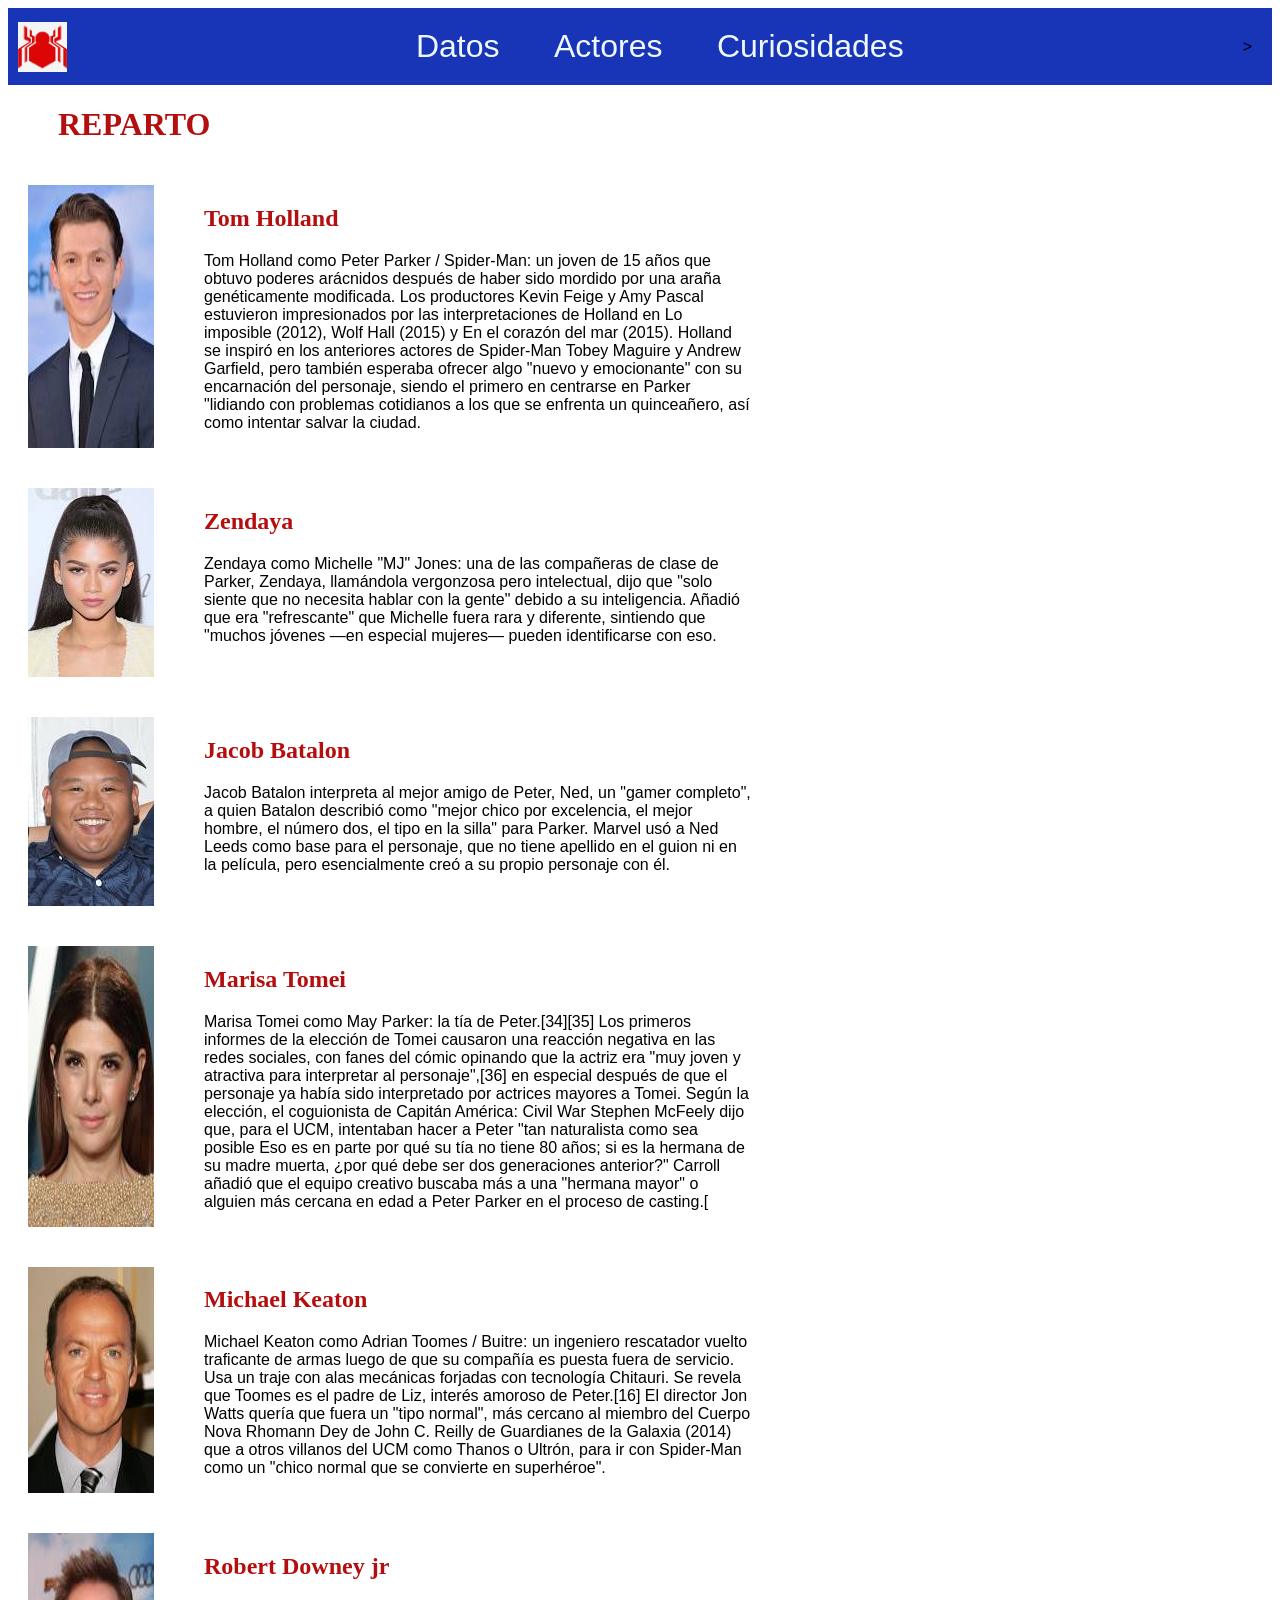
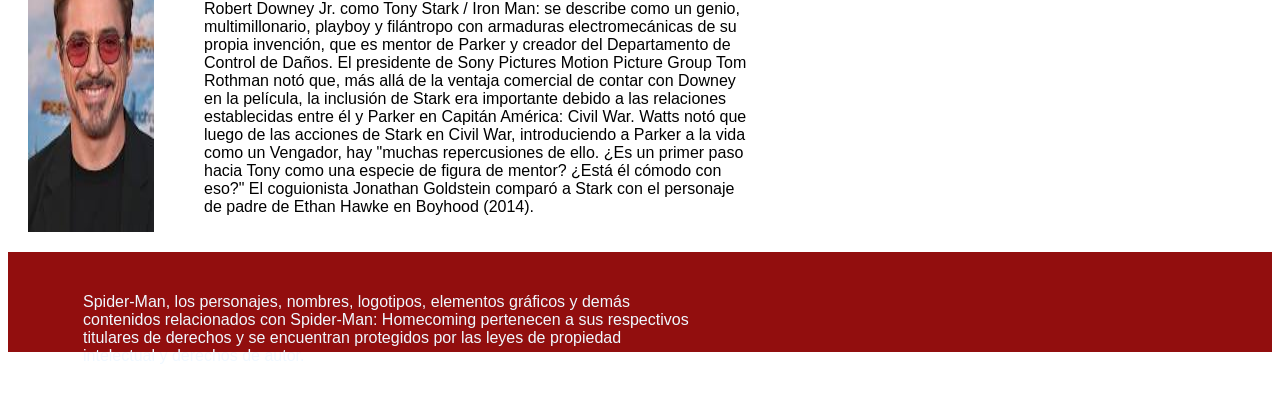
==== page/Actores.html @ 6d8e5a34 "pequeños ajustes fix al menu y agregar animacion de background" ====
<!DOCTYPE html>
<html lang="en">
<head>
    <meta charset="UTF-8">
    <meta name="viewport" content="width=device-width, initial-scale=1.0">
    <title>Actores</title>
    <link rel="stylesheet" href="../css/Estilos.css">
    <link rel="stylesheet" href="../css/Estilostext.css">   
</head>
<body>
    <header>
        <a class="logo" href="../Index.html"> <img src="../img/Logo.png" alt="logo"></a>
    <nav>
        <a class="space" href="../page/Datos.html">Datos</a>
        <a class="space" href="../page/Actores.html">Actores</a> 
        <a class="space" href="../page/Curiosidades.html">Curiosidades</a>          
    </nav>>
    </header>
    <main>
        <h1>REPARTO</h1>
        <article class="contenedor">
            <img src="../img/Tom holland.jpeg" alt="Tom holland">
               <div>
            <h1>Tom Holland</h1>
            <p>Tom Holland como Peter Parker / Spider-Man: un joven de 15 años que obtuvo poderes arácnidos después de haber sido mordido por una araña 
                genéticamente modificada. Los productores Kevin Feige y Amy Pascal estuvieron impresionados por las interpretaciones de Holland en Lo imposible (2012),
                 Wolf Hall (2015) y En el corazón del mar (2015). Holland se inspiró en los anteriores actores de Spider-Man Tobey Maguire y Andrew Garfield, pero también 
                 esperaba ofrecer algo "nuevo y emocionante" con su encarnación del personaje, siendo el primero en centrarse en Parker "lidiando con problemas cotidianos 
                 a los que se enfrenta un quinceañero, así como intentar salvar la ciudad.</p>
            </div>           
        </article>         
        <article class="contenedor">
            <img src="../img/Zendaya.jpeg" alt="Zendaya">
               <div>
            <h1>Zendaya</h1>
            <p>Zendaya como Michelle "MJ" Jones: una de las compañeras de clase de Parker, Zendaya, llamándola vergonzosa pero intelectual, dijo que "solo siente que no necesita hablar con la gente" debido a su inteligencia. Añadió que era "refrescante" que Michelle fuera rara y diferente, sintiendo que "muchos jóvenes —en especial mujeres— pueden identificarse con eso.</p>
            </div>           
        </article>  
                <article class="contenedor">
            <img src="../img/Jacob Batalon.jpeg" alt="Jacob">
               <div>
            <h1>Jacob Batalon</h1>
            <p> Jacob Batalon interpreta al mejor amigo de Peter, Ned, un "gamer completo", a quien Batalon describió como "mejor chico por excelencia, el mejor hombre, el número dos, el tipo en la silla" para Parker. Marvel usó a Ned Leeds como base para el personaje, que no tiene apellido en el guion ni en la película, pero esencialmente creó a su propio personaje con él.</p>
            </div>
        </article> 
                <article class="contenedor">
            <img src="../img/Marisa Tomei.jpeg" alt="Marisa">
               <div>
            <h1>Marisa Tomei</h1>
            <p>Marisa Tomei como May Parker: la tía de Peter.[34][35] Los primeros informes de la elección de Tomei causaron una reacción negativa en las redes sociales, con fanes del cómic opinando que la actriz era "muy joven y atractiva para interpretar al personaje",[36] en especial después de que el personaje ya había sido interpretado por actrices mayores a Tomei. Según la elección, el coguionista de Capitán América: Civil War Stephen McFeely dijo que, para el UCM, intentaban hacer a Peter "tan naturalista como sea posible Eso es en parte por qué su tía no tiene 80 años; si es la hermana de su madre muerta, ¿por qué debe ser dos generaciones anterior?" Carroll añadió que el equipo creativo buscaba más a una "hermana mayor" o alguien más cercana en edad a Peter Parker en el proceso de casting.[</p>
            </div>
        </article> 
                <article class="contenedor">
            <img src="../img/Michael keaton.jpeg" alt="Michael">
               <div>
            <h1>Michael Keaton</h1>
            <p>Michael Keaton como Adrian Toomes / Buitre: un ingeniero rescatador vuelto traficante de armas luego de que su compañía es puesta fuera de servicio. Usa un traje con alas mecánicas forjadas con tecnología Chitauri. Se revela que Toomes es el padre de Liz, interés amoroso de Peter.[16] El director Jon Watts quería que fuera un "tipo normal", más cercano al miembro del Cuerpo Nova Rhomann Dey de John C. Reilly de Guardianes de la Galaxia (2014) que a otros villanos del UCM como Thanos o Ultrón, para ir con Spider-Man como un "chico normal que se convierte en superhéroe".</p>
            </div>                
        </article> 
                </div> 
                <article class="contenedor">
            <img src="../img/Robert Downey jr..jpeg" alt="Robert">
               <div>
            <h1>Robert Downey jr</h1>
            <p>Robert Downey Jr. como Tony Stark / Iron Man: se describe como un genio, multimillonario, playboy y filántropo con armaduras electromecánicas de su propia invención, que es mentor de Parker y creador del Departamento de Control de Daños. El presidente de Sony Pictures Motion Picture Group Tom Rothman notó que, más allá de la ventaja comercial de contar con Downey en la película, la inclusión de Stark era importante debido a las relaciones establecidas entre él y Parker en Capitán América: Civil War. Watts notó que luego de las acciones de Stark en Civil War, introduciendo a Parker a la vida como un Vengador, hay "muchas repercusiones de ello. ¿Es un primer paso hacia Tony como una especie de figura de mentor? ¿Está él cómodo con eso?" El coguionista Jonathan Goldstein comparó a Stark con el personaje de padre de Ethan Hawke en Boyhood (2014).</p>
            </div>                
        </article>  

    </main>
    <footer>
        <article class="espaciomedio">
            <p>Spider-Man, los personajes, nombres, logotipos, elementos gráficos y demás contenidos relacionados con Spider-Man: Homecoming pertenecen a sus respectivos titulares de derechos y se encuentran protegidos por las leyes de propiedad intelectual y derechos de autor.</p>
        </article>       
    </footer>
</body>
</html>
---- css/Estilos.css ----
body{
    font-family: sans-serif;
}
header{
    display: flex;
    padding-right: 20px;
    justify-content: space-between;
    align-items: center;
    background-color: rgb(24, 53, 184);
    nav{       
        padding: 10px;
        a{
            text-decoration: none;
            display: inline-block;
            padding: 10px 25px;
            color: aliceblue;
            font-size: 200%;
        }
    }
}
.logo{
    padding: 10px;
    display: flex;
    align-items: center;
}
.logo img{
    height: 50px;
}
.space:hover{
    color: rgb(150, 30, 30);
}
.mid{
    text-align: center;
    margin: 50px;
}
.right{
    text-align: right;
}
.fontsize{
    font-size: 130%;
    color: aliceblue;
}
.color{
        text-decoration: none;
    color: aliceblue;
}
.cont{
max-width: 1800px;
margin: 0 auto;
}
.foter{
display: flex;
}
footer{
        background-color: rgb(146, 14, 14);
    color: rgb(38, 98, 150);
            text-decoration: none;
    color: aliceblue;
    height: 100px;
}
.links{
    width: 25%;
    padding: 0 15px;
}
.midlane{
    text-align: center;
    margin: 50px;
    width: 50px;
}
.contenedor{
    display: flex;
    padding: 20px;
}
.txt{
margin-right: 1000px;
}
.Fsize{
    font-size: 200%;
}
h1{
    color: rgb(180, 14, 14);
    font-family: 'Times New Roman', Times, serif;
}
h2{
    font-family: Georgia, 'Times New Roman', Times, serif ;
    color: blue;
}
p{
    font-family: Arial, Helvetica, sans-serif;
}
.espaciomedio{
    text-align: center;
    padding: 25px;
}
.seleccion:hover{
    color: rgb(112, 21, 21);
}
---- css/Estilostext.css ----
p{
    display: flex;
    padding-left: 50px;
    text-align: left;
width: 50%;
}
h1{
    display: flex;
    padding-left: 50px;
}
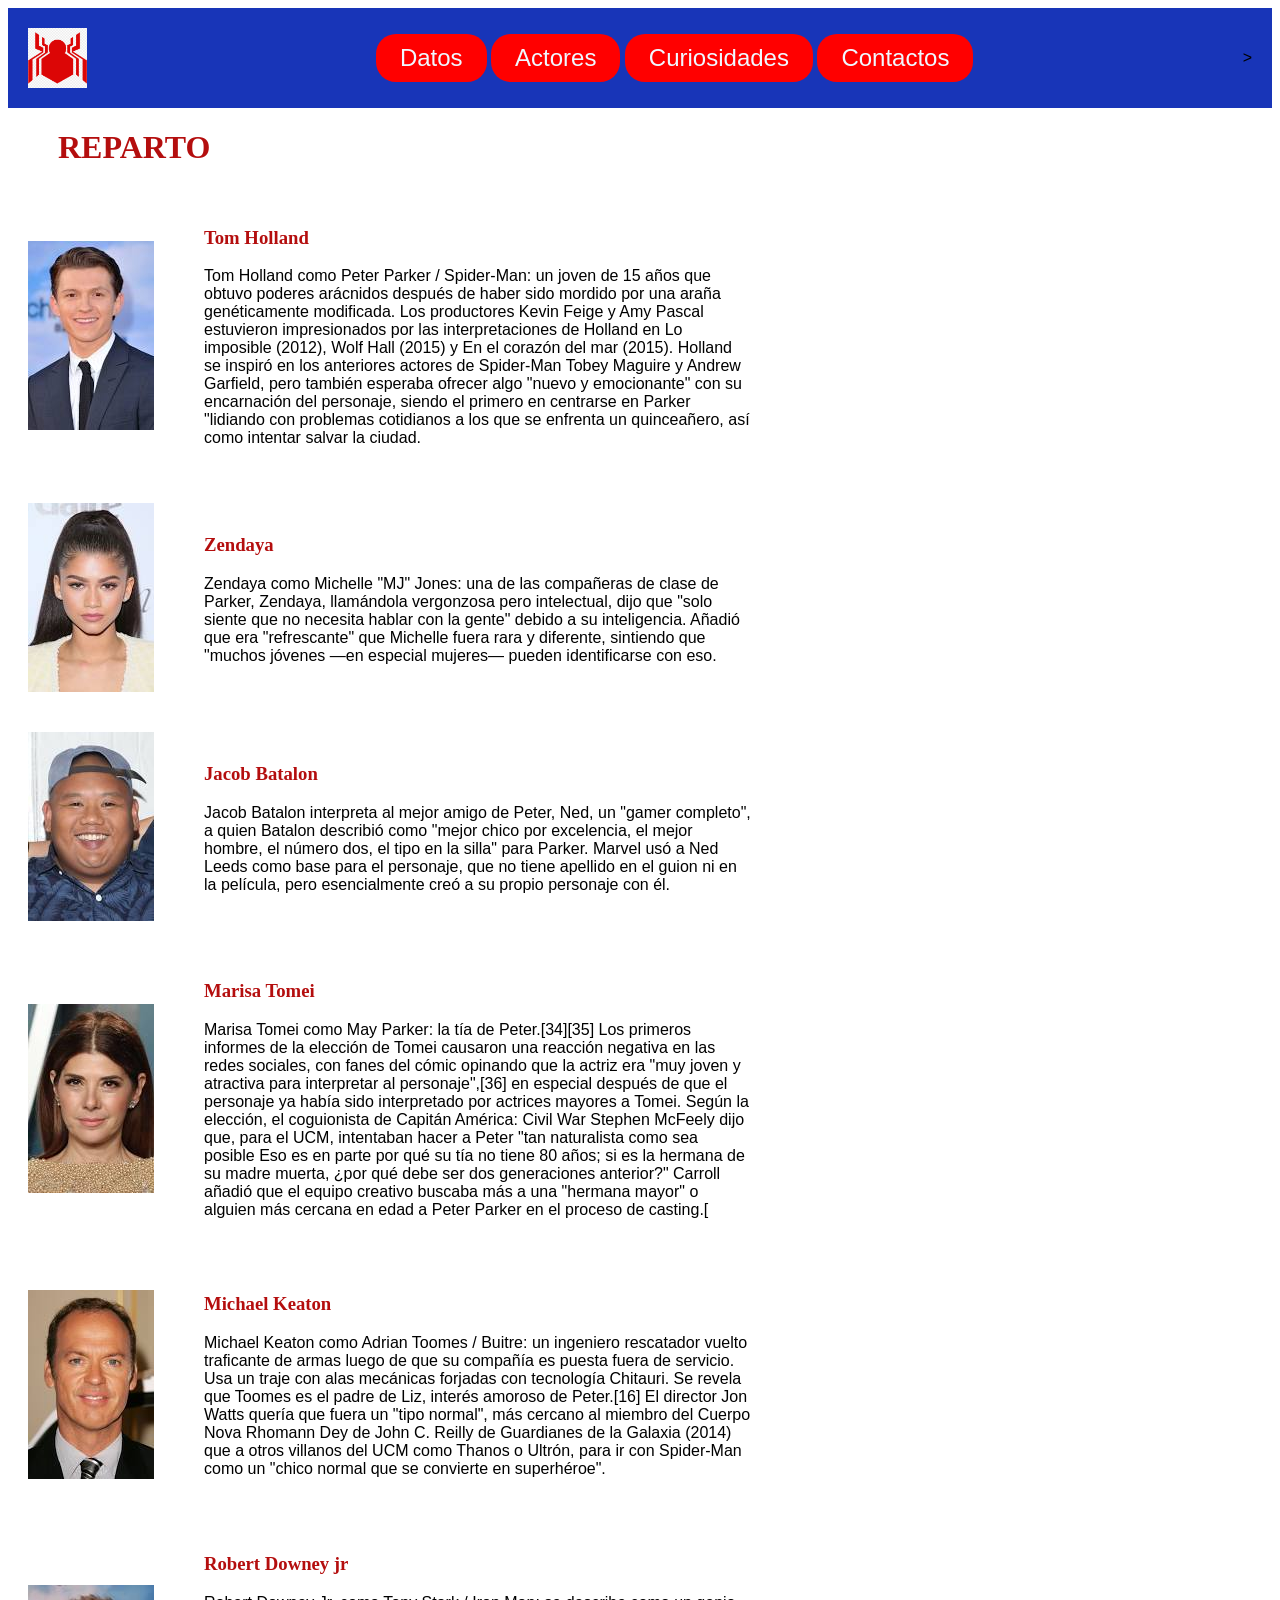
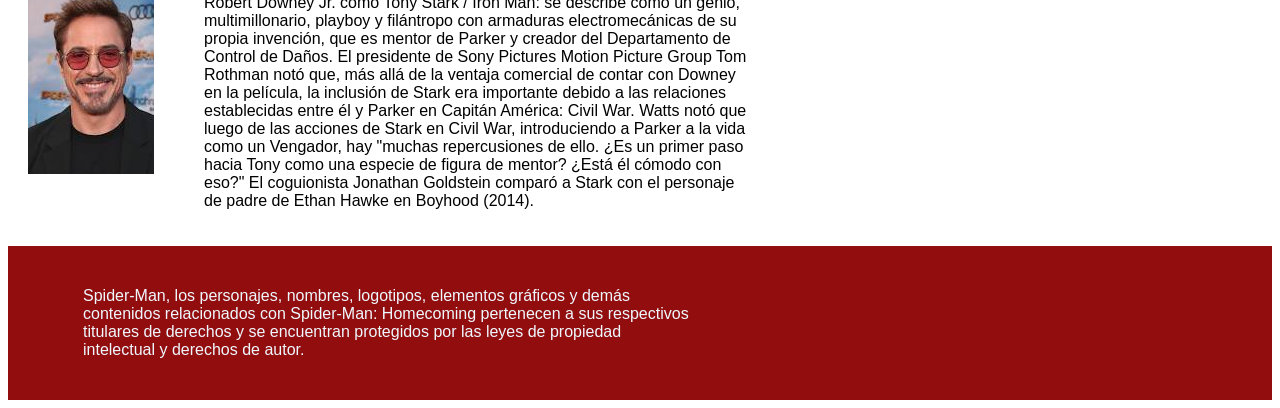
==== commit 7a40ea23: "cambios minimos Se mejoro el menu, se agrego video y se implemento la pagina de "contactos" a la web" ====
--- a/page/Actores.html
+++ b/page/Actores.html
@@ -5,65 +5,69 @@
     <meta name="viewport" content="width=device-width, initial-scale=1.0">
     <title>Actores</title>
     <link rel="stylesheet" href="../css/Estilos.css">
-    <link rel="stylesheet" href="../css/Estilostext.css">   
+    <link rel="stylesheet" href="../css/Estilostext.css"> 
+    <link rel="icon" href="/img/Logofavicon.png" type="image/png">  
 </head>
 <body>
     <header>
+    <nav>
         <a class="logo" href="../Index.html"> <img src="../img/Logo.png" alt="logo"></a>
+    </nav>    
     <nav>
-        <a class="space" href="../page/Datos.html">Datos</a>
-        <a class="space" href="../page/Actores.html">Actores</a> 
-        <a class="space" href="../page/Curiosidades.html">Curiosidades</a>          
+        <a class="space boton" href="../page/Datos.html">Datos</a>
+        <a class="space boton" href="../page/Actores.html">Actores</a> 
+        <a class="space boton" href="../page/Curiosidades.html">Curiosidades</a> 
+        <a class="space boton" href="../page/Contactos.html">Contactos</a>           
     </nav>>
     </header>
     <main>
         <h1>REPARTO</h1>
         <article class="contenedor">
             <img src="../img/Tom holland.jpeg" alt="Tom holland">
-               <div>
+               <article>
             <h1>Tom Holland</h1>
             <p>Tom Holland como Peter Parker / Spider-Man: un joven de 15 años que obtuvo poderes arácnidos después de haber sido mordido por una araña 
                 genéticamente modificada. Los productores Kevin Feige y Amy Pascal estuvieron impresionados por las interpretaciones de Holland en Lo imposible (2012),
                  Wolf Hall (2015) y En el corazón del mar (2015). Holland se inspiró en los anteriores actores de Spider-Man Tobey Maguire y Andrew Garfield, pero también 
                  esperaba ofrecer algo "nuevo y emocionante" con su encarnación del personaje, siendo el primero en centrarse en Parker "lidiando con problemas cotidianos 
                  a los que se enfrenta un quinceañero, así como intentar salvar la ciudad.</p>
-            </div>           
+            </article>           
         </article>         
         <article class="contenedor">
             <img src="../img/Zendaya.jpeg" alt="Zendaya">
-               <div>
+               <article>
             <h1>Zendaya</h1>
             <p>Zendaya como Michelle "MJ" Jones: una de las compañeras de clase de Parker, Zendaya, llamándola vergonzosa pero intelectual, dijo que "solo siente que no necesita hablar con la gente" debido a su inteligencia. Añadió que era "refrescante" que Michelle fuera rara y diferente, sintiendo que "muchos jóvenes —en especial mujeres— pueden identificarse con eso.</p>
-            </div>           
+            </article>           
         </article>  
                 <article class="contenedor">
             <img src="../img/Jacob Batalon.jpeg" alt="Jacob">
-               <div>
+               <article>
             <h1>Jacob Batalon</h1>
             <p> Jacob Batalon interpreta al mejor amigo de Peter, Ned, un "gamer completo", a quien Batalon describió como "mejor chico por excelencia, el mejor hombre, el número dos, el tipo en la silla" para Parker. Marvel usó a Ned Leeds como base para el personaje, que no tiene apellido en el guion ni en la película, pero esencialmente creó a su propio personaje con él.</p>
-            </div>
+            </article>
         </article> 
                 <article class="contenedor">
             <img src="../img/Marisa Tomei.jpeg" alt="Marisa">
-               <div>
+               <article>
             <h1>Marisa Tomei</h1>
             <p>Marisa Tomei como May Parker: la tía de Peter.[34][35] Los primeros informes de la elección de Tomei causaron una reacción negativa en las redes sociales, con fanes del cómic opinando que la actriz era "muy joven y atractiva para interpretar al personaje",[36] en especial después de que el personaje ya había sido interpretado por actrices mayores a Tomei. Según la elección, el coguionista de Capitán América: Civil War Stephen McFeely dijo que, para el UCM, intentaban hacer a Peter "tan naturalista como sea posible Eso es en parte por qué su tía no tiene 80 años; si es la hermana de su madre muerta, ¿por qué debe ser dos generaciones anterior?" Carroll añadió que el equipo creativo buscaba más a una "hermana mayor" o alguien más cercana en edad a Peter Parker en el proceso de casting.[</p>
-            </div>
+            </article>
         </article> 
                 <article class="contenedor">
             <img src="../img/Michael keaton.jpeg" alt="Michael">
-               <div>
+               <article>
             <h1>Michael Keaton</h1>
             <p>Michael Keaton como Adrian Toomes / Buitre: un ingeniero rescatador vuelto traficante de armas luego de que su compañía es puesta fuera de servicio. Usa un traje con alas mecánicas forjadas con tecnología Chitauri. Se revela que Toomes es el padre de Liz, interés amoroso de Peter.[16] El director Jon Watts quería que fuera un "tipo normal", más cercano al miembro del Cuerpo Nova Rhomann Dey de John C. Reilly de Guardianes de la Galaxia (2014) que a otros villanos del UCM como Thanos o Ultrón, para ir con Spider-Man como un "chico normal que se convierte en superhéroe".</p>
-            </div>                
+            </article>                
         </article> 
-                </div> 
+                </article> 
                 <article class="contenedor">
             <img src="../img/Robert Downey jr..jpeg" alt="Robert">
-               <div>
+               <article>
             <h1>Robert Downey jr</h1>
             <p>Robert Downey Jr. como Tony Stark / Iron Man: se describe como un genio, multimillonario, playboy y filántropo con armaduras electromecánicas de su propia invención, que es mentor de Parker y creador del Departamento de Control de Daños. El presidente de Sony Pictures Motion Picture Group Tom Rothman notó que, más allá de la ventaja comercial de contar con Downey en la película, la inclusión de Stark era importante debido a las relaciones establecidas entre él y Parker en Capitán América: Civil War. Watts notó que luego de las acciones de Stark en Civil War, introduciendo a Parker a la vida como un Vengador, hay "muchas repercusiones de ello. ¿Es un primer paso hacia Tony como una especie de figura de mentor? ¿Está él cómodo con eso?" El coguionista Jonathan Goldstein comparó a Stark con el personaje de padre de Ethan Hawke en Boyhood (2014).</p>
-            </div>                
+            </article>                
         </article>  
 
     </main>
--- a/css/Estilos.css
+++ b/css/Estilos.css
@@ -1,3 +1,4 @@
+
 body{
     font-family: sans-serif;
 }
@@ -14,20 +15,28 @@
             display: inline-block;
             padding: 10px 25px;
             color: aliceblue;
-            font-size: 200%;
+            font-size: 150%;
         }
     }
 }
 .logo{
     padding: 10px;
     display: flex;
-    align-items: center;
+
 }
 .logo img{
-    height: 50px;
+    height: 60px;
 }
 .space:hover{
-    color: rgb(150, 30, 30);
+    color: rgb(10, 10, 10);
+}
+.boton{
+    background-color: red;
+    border: none;
+    color: aliceblue;
+    padding: 10px 24px;
+    text-decoration: none;
+    border-radius: 20px;
 }
 .mid{
     text-align: center;
@@ -56,7 +65,8 @@
     color: rgb(38, 98, 150);
             text-decoration: none;
     color: aliceblue;
-    height: 100px;
+    display: flex;
+    justify-content: center;
 }
 .links{
     width: 25%;
@@ -70,6 +80,8 @@
 .contenedor{
     display: flex;
     padding: 20px;
+    justify-content: space-between;
+    align-items: center;
 }
 .txt{
 margin-right: 1000px;
@@ -94,4 +106,4 @@
 }
 .seleccion:hover{
     color: rgb(112, 21, 21);
-}+}
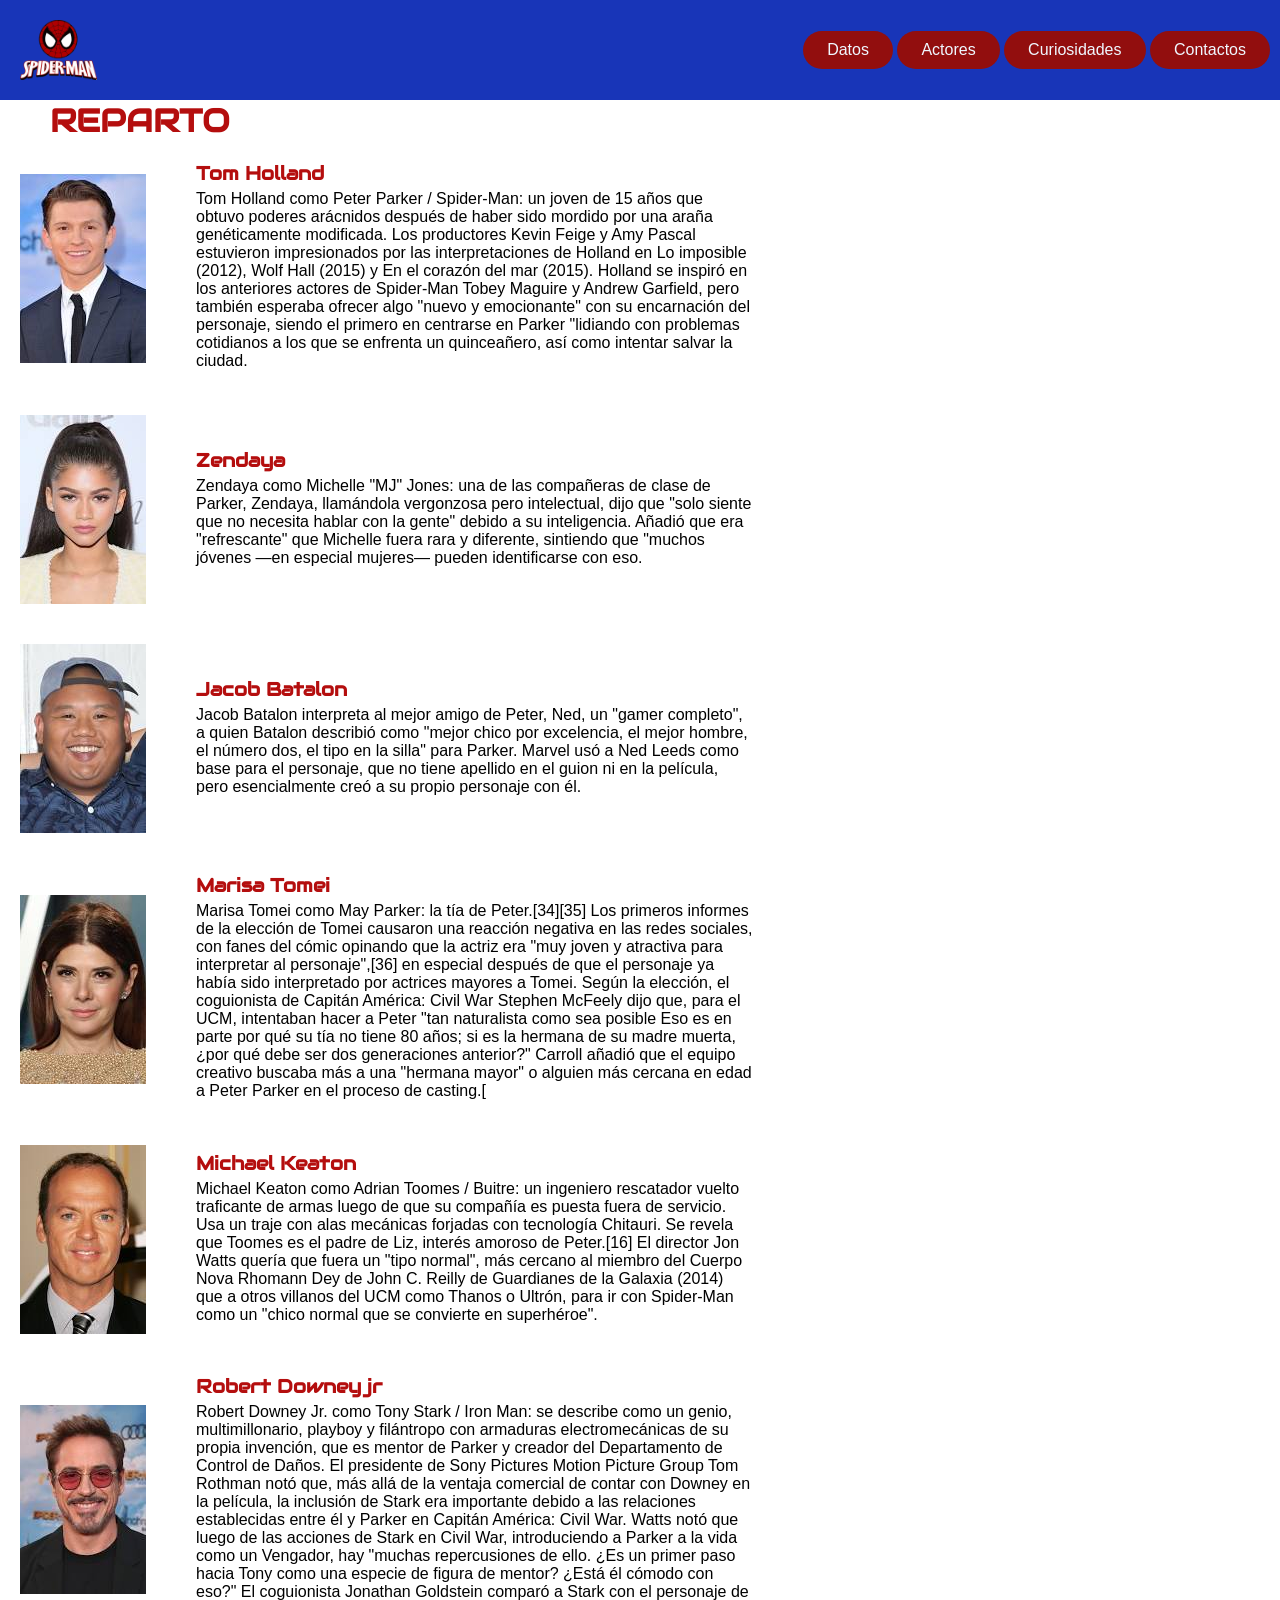
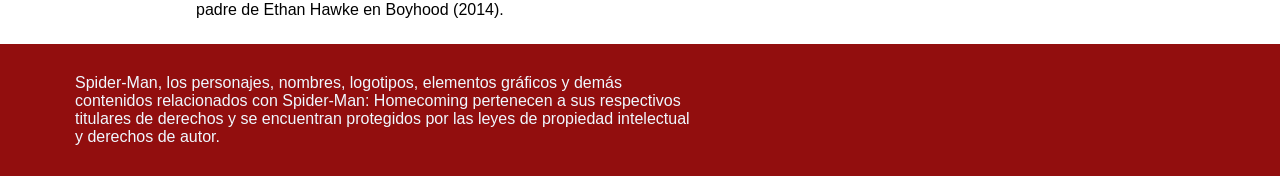
==== commit 2f775e6f: "implementacion de formulario, tipografias. se completo la seccion de contactos con un formulario, se" ====
--- a/page/Actores.html
+++ b/page/Actores.html
@@ -4,6 +4,9 @@
     <meta charset="UTF-8">
     <meta name="viewport" content="width=device-width, initial-scale=1.0">
     <title>Actores</title>
+    <link rel="preconnect" href="https://fonts.googleapis.com">
+    <link rel="preconnect" href="https://fonts.gstatic.com" crossorigin>
+    <link href="https://fonts.googleapis.com/css2?family=Audiowide&family=Tenor+Sans&display=swap" rel="stylesheet">
     <link rel="stylesheet" href="../css/Estilos.css">
     <link rel="stylesheet" href="../css/Estilostext.css"> 
     <link rel="icon" href="/img/Logofavicon.png" type="image/png">  
@@ -11,14 +14,14 @@
 <body>
     <header>
     <nav>
-        <a class="logo" href="../Index.html"> <img src="../img/Logo.png" alt="logo"></a>
+        <a class="logo" href="../Index.html"> <img src="../img/Icono Menu.png" alt="logo"></a>
     </nav>    
     <nav>
         <a class="space boton" href="../page/Datos.html">Datos</a>
         <a class="space boton" href="../page/Actores.html">Actores</a> 
         <a class="space boton" href="../page/Curiosidades.html">Curiosidades</a> 
         <a class="space boton" href="../page/Contactos.html">Contactos</a>           
-    </nav>>
+    </nav>
     </header>
     <main>
         <h1>REPARTO</h1>
--- a/css/Estilos.css
+++ b/css/Estilos.css
@@ -1,10 +1,13 @@
-
+* {
+    margin: 0;
+    padding: 0;
+}
 body{
-    font-family: sans-serif;
+    font-family: "Orbitron", sans-serif;
 }
 header{
     display: flex;
-    padding-right: 20px;
+    padding-right: 10px 20px;
     justify-content: space-between;
     align-items: center;
     background-color: rgb(24, 53, 184);
@@ -15,13 +18,14 @@
             display: inline-block;
             padding: 10px 25px;
             color: aliceblue;
-            font-size: 150%;
+            font-size: 100%;
         }
     }
 }
 .logo{
     padding: 10px;
     display: flex;
+    align-items: center;
 
 }
 .logo img{
@@ -31,7 +35,7 @@
     color: rgb(10, 10, 10);
 }
 .boton{
-    background-color: red;
+    background-color: rgb(146, 14, 14);
     border: none;
     color: aliceblue;
     padding: 10px 24px;
@@ -91,14 +95,16 @@
 }
 h1{
     color: rgb(180, 14, 14);
-    font-family: 'Times New Roman', Times, serif;
+    font-family: "Audiowide", sans-serif;
+    
 }
 h2{
-    font-family: Georgia, 'Times New Roman', Times, serif ;
-    color: blue;
+    font-family: "Audiowide", sans-serif;
+    color: rgb(57, 57, 218);
 }
 p{
-    font-family: Arial, Helvetica, sans-serif;
+    font-family: sans-serif;
+    padding: 5px;
 }
 .espaciomedio{
     text-align: center;
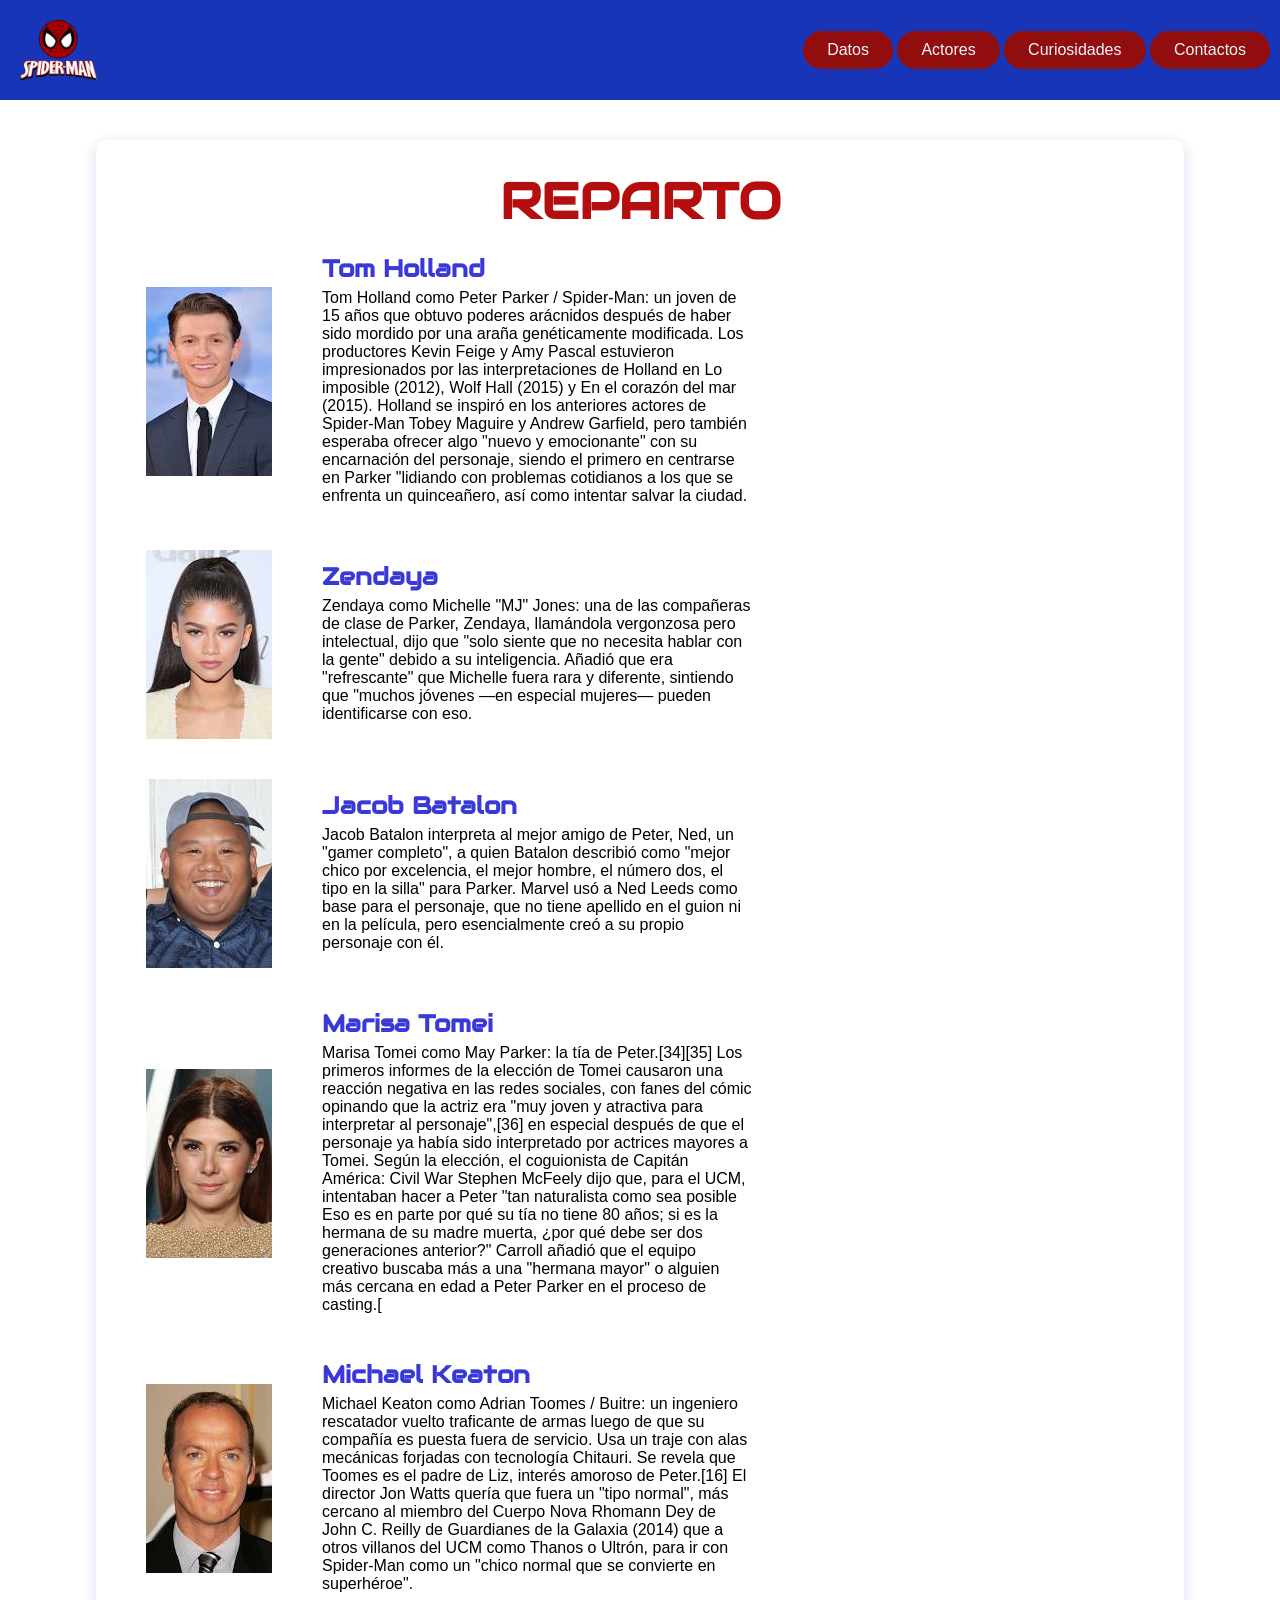
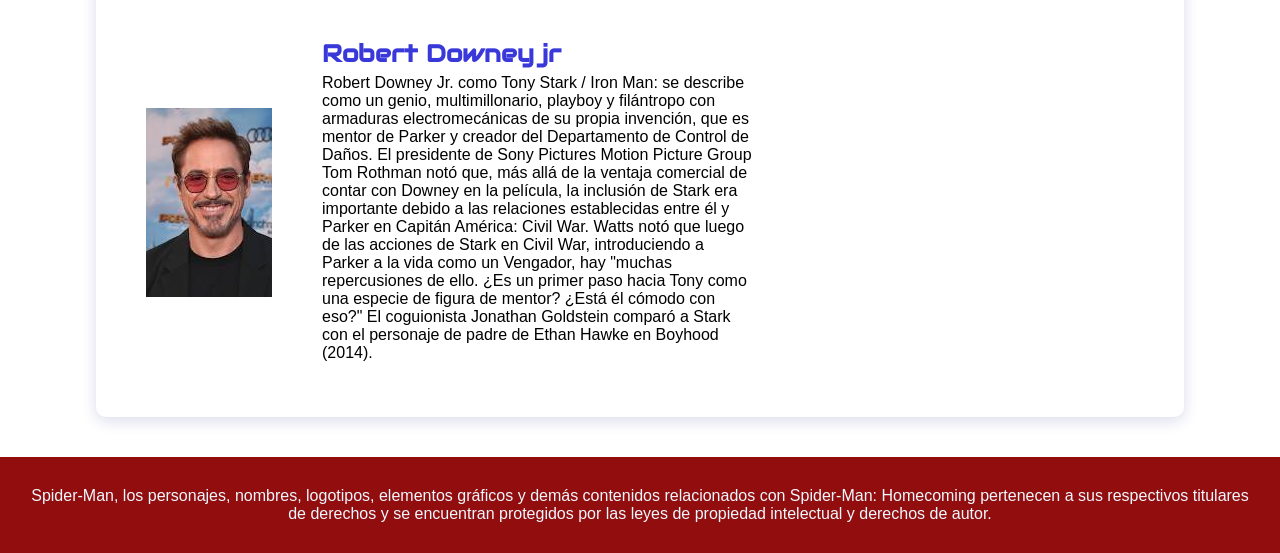
==== commit 92734463: "Cambios a actores" ====
--- a/page/Actores.html
+++ b/page/Actores.html
@@ -8,13 +8,13 @@
     <link rel="preconnect" href="https://fonts.gstatic.com" crossorigin>
     <link href="https://fonts.googleapis.com/css2?family=Audiowide&family=Tenor+Sans&display=swap" rel="stylesheet">
     <link rel="stylesheet" href="../css/Estilos.css">
-    <link rel="stylesheet" href="../css/Estilostext.css"> 
+    <link rel="stylesheet" href="../css/Estilosactores.css"> 
     <link rel="icon" href="/img/Logofavicon.png" type="image/png">  
 </head>
 <body>
     <header>
     <nav>
-        <a class="logo" href="../Index.html"> <img src="../img/Icono Menu.png" alt="logo"></a>
+        <a class="logo" href="../index.html"> <img src="../img/Icono Menu.png" alt="logo"></a>
     </nav>    
     <nav>
         <a class="space boton" href="../page/Datos.html">Datos</a>
@@ -23,13 +23,14 @@
         <a class="space boton" href="../page/Contactos.html">Contactos</a>           
     </nav>
     </header>
-    <main>
+ <main>
+    <section class="fondo">
         <h1>REPARTO</h1>
         <article class="contenedor">
             <img src="../img/Tom holland.jpeg" alt="Tom holland">
                <article>
-            <h1>Tom Holland</h1>
-            <p>Tom Holland como Peter Parker / Spider-Man: un joven de 15 años que obtuvo poderes arácnidos después de haber sido mordido por una araña 
+            <h2>Tom Holland</h2>
+            <p class="pactores">Tom Holland como Peter Parker / Spider-Man: un joven de 15 años que obtuvo poderes arácnidos después de haber sido mordido por una araña 
                 genéticamente modificada. Los productores Kevin Feige y Amy Pascal estuvieron impresionados por las interpretaciones de Holland en Lo imposible (2012),
                  Wolf Hall (2015) y En el corazón del mar (2015). Holland se inspiró en los anteriores actores de Spider-Man Tobey Maguire y Andrew Garfield, pero también 
                  esperaba ofrecer algo "nuevo y emocionante" con su encarnación del personaje, siendo el primero en centrarse en Parker "lidiando con problemas cotidianos 
@@ -39,45 +40,45 @@
         <article class="contenedor">
             <img src="../img/Zendaya.jpeg" alt="Zendaya">
                <article>
-            <h1>Zendaya</h1>
-            <p>Zendaya como Michelle "MJ" Jones: una de las compañeras de clase de Parker, Zendaya, llamándola vergonzosa pero intelectual, dijo que "solo siente que no necesita hablar con la gente" debido a su inteligencia. Añadió que era "refrescante" que Michelle fuera rara y diferente, sintiendo que "muchos jóvenes —en especial mujeres— pueden identificarse con eso.</p>
+            <h2>Zendaya</h2>
+            <p class="pactores">Zendaya como Michelle "MJ" Jones: una de las compañeras de clase de Parker, Zendaya, llamándola vergonzosa pero intelectual, dijo que "solo siente que no necesita hablar con la gente" debido a su inteligencia. Añadió que era "refrescante" que Michelle fuera rara y diferente, sintiendo que "muchos jóvenes —en especial mujeres— pueden identificarse con eso.</p>
             </article>           
         </article>  
                 <article class="contenedor">
             <img src="../img/Jacob Batalon.jpeg" alt="Jacob">
                <article>
-            <h1>Jacob Batalon</h1>
-            <p> Jacob Batalon interpreta al mejor amigo de Peter, Ned, un "gamer completo", a quien Batalon describió como "mejor chico por excelencia, el mejor hombre, el número dos, el tipo en la silla" para Parker. Marvel usó a Ned Leeds como base para el personaje, que no tiene apellido en el guion ni en la película, pero esencialmente creó a su propio personaje con él.</p>
+            <h2>Jacob Batalon</h2>
+            <p class="pactores"> Jacob Batalon interpreta al mejor amigo de Peter, Ned, un "gamer completo", a quien Batalon describió como "mejor chico por excelencia, el mejor hombre, el número dos, el tipo en la silla" para Parker. Marvel usó a Ned Leeds como base para el personaje, que no tiene apellido en el guion ni en la película, pero esencialmente creó a su propio personaje con él.</p>
             </article>
         </article> 
                 <article class="contenedor">
             <img src="../img/Marisa Tomei.jpeg" alt="Marisa">
                <article>
-            <h1>Marisa Tomei</h1>
-            <p>Marisa Tomei como May Parker: la tía de Peter.[34][35] Los primeros informes de la elección de Tomei causaron una reacción negativa en las redes sociales, con fanes del cómic opinando que la actriz era "muy joven y atractiva para interpretar al personaje",[36] en especial después de que el personaje ya había sido interpretado por actrices mayores a Tomei. Según la elección, el coguionista de Capitán América: Civil War Stephen McFeely dijo que, para el UCM, intentaban hacer a Peter "tan naturalista como sea posible Eso es en parte por qué su tía no tiene 80 años; si es la hermana de su madre muerta, ¿por qué debe ser dos generaciones anterior?" Carroll añadió que el equipo creativo buscaba más a una "hermana mayor" o alguien más cercana en edad a Peter Parker en el proceso de casting.[</p>
+            <h2>Marisa Tomei</h2>
+            <p class="pactores">Marisa Tomei como May Parker: la tía de Peter.[34][35] Los primeros informes de la elección de Tomei causaron una reacción negativa en las redes sociales, con fanes del cómic opinando que la actriz era "muy joven y atractiva para interpretar al personaje",[36] en especial después de que el personaje ya había sido interpretado por actrices mayores a Tomei. Según la elección, el coguionista de Capitán América: Civil War Stephen McFeely dijo que, para el UCM, intentaban hacer a Peter "tan naturalista como sea posible Eso es en parte por qué su tía no tiene 80 años; si es la hermana de su madre muerta, ¿por qué debe ser dos generaciones anterior?" Carroll añadió que el equipo creativo buscaba más a una "hermana mayor" o alguien más cercana en edad a Peter Parker en el proceso de casting.[</p>
             </article>
         </article> 
                 <article class="contenedor">
             <img src="../img/Michael keaton.jpeg" alt="Michael">
                <article>
-            <h1>Michael Keaton</h1>
-            <p>Michael Keaton como Adrian Toomes / Buitre: un ingeniero rescatador vuelto traficante de armas luego de que su compañía es puesta fuera de servicio. Usa un traje con alas mecánicas forjadas con tecnología Chitauri. Se revela que Toomes es el padre de Liz, interés amoroso de Peter.[16] El director Jon Watts quería que fuera un "tipo normal", más cercano al miembro del Cuerpo Nova Rhomann Dey de John C. Reilly de Guardianes de la Galaxia (2014) que a otros villanos del UCM como Thanos o Ultrón, para ir con Spider-Man como un "chico normal que se convierte en superhéroe".</p>
+            <h2>Michael Keaton</h2>
+            <p class="pactores">Michael Keaton como Adrian Toomes / Buitre: un ingeniero rescatador vuelto traficante de armas luego de que su compañía es puesta fuera de servicio. Usa un traje con alas mecánicas forjadas con tecnología Chitauri. Se revela que Toomes es el padre de Liz, interés amoroso de Peter.[16] El director Jon Watts quería que fuera un "tipo normal", más cercano al miembro del Cuerpo Nova Rhomann Dey de John C. Reilly de Guardianes de la Galaxia (2014) que a otros villanos del UCM como Thanos o Ultrón, para ir con Spider-Man como un "chico normal que se convierte en superhéroe".</p>
             </article>                
         </article> 
                 </article> 
                 <article class="contenedor">
             <img src="../img/Robert Downey jr..jpeg" alt="Robert">
                <article>
-            <h1>Robert Downey jr</h1>
-            <p>Robert Downey Jr. como Tony Stark / Iron Man: se describe como un genio, multimillonario, playboy y filántropo con armaduras electromecánicas de su propia invención, que es mentor de Parker y creador del Departamento de Control de Daños. El presidente de Sony Pictures Motion Picture Group Tom Rothman notó que, más allá de la ventaja comercial de contar con Downey en la película, la inclusión de Stark era importante debido a las relaciones establecidas entre él y Parker en Capitán América: Civil War. Watts notó que luego de las acciones de Stark en Civil War, introduciendo a Parker a la vida como un Vengador, hay "muchas repercusiones de ello. ¿Es un primer paso hacia Tony como una especie de figura de mentor? ¿Está él cómodo con eso?" El coguionista Jonathan Goldstein comparó a Stark con el personaje de padre de Ethan Hawke en Boyhood (2014).</p>
+            <h2>Robert Downey jr</h2>
+            <p class="pactores">Robert Downey Jr. como Tony Stark / Iron Man: se describe como un genio, multimillonario, playboy y filántropo con armaduras electromecánicas de su propia invención, que es mentor de Parker y creador del Departamento de Control de Daños. El presidente de Sony Pictures Motion Picture Group Tom Rothman notó que, más allá de la ventaja comercial de contar con Downey en la película, la inclusión de Stark era importante debido a las relaciones establecidas entre él y Parker en Capitán América: Civil War. Watts notó que luego de las acciones de Stark en Civil War, introduciendo a Parker a la vida como un Vengador, hay "muchas repercusiones de ello. ¿Es un primer paso hacia Tony como una especie de figura de mentor? ¿Está él cómodo con eso?" El coguionista Jonathan Goldstein comparó a Stark con el personaje de padre de Ethan Hawke en Boyhood (2014).</p>
             </article>                
-        </article>  
-
-    </main>
-    <footer>
-        <article class="espaciomedio">
-            <p>Spider-Man, los personajes, nombres, logotipos, elementos gráficos y demás contenidos relacionados con Spider-Man: Homecoming pertenecen a sus respectivos titulares de derechos y se encuentran protegidos por las leyes de propiedad intelectual y derechos de autor.</p>
-        </article>       
-    </footer>
+        </article> 
+    </section>     
+</main>
+<footer>
+    <article class="espaciomedio">
+        <p>Spider-Man, los personajes, nombres, logotipos, elementos gráficos y demás contenidos relacionados con Spider-Man: Homecoming pertenecen a sus respectivos titulares de derechos y se encuentran protegidos por las leyes de propiedad intelectual y derechos de autor.</p>
+    </article>       
+</footer>
 </body>
 </html>
--- a/css/Estilos.css
+++ b/css/Estilos.css
@@ -54,20 +54,20 @@
     color: aliceblue;
 }
 .color{
-        text-decoration: none;
+    text-decoration: none;
     color: aliceblue;
 }
 .cont{
-max-width: 1800px;
-margin: 0 auto;
+    max-width: 1800px;
+    margin: 0 auto;
 }
 .foter{
-display: flex;
+    display: flex;
 }
 footer{
-        background-color: rgb(146, 14, 14);
+    background-color: rgb(146, 14, 14);
     color: rgb(38, 98, 150);
-            text-decoration: none;
+    text-decoration: none;
     color: aliceblue;
     display: flex;
     justify-content: center;
@@ -88,7 +88,7 @@
     align-items: center;
 }
 .txt{
-margin-right: 1000px;
+    margin-right: 1000px;
 }
 .Fsize{
     font-size: 200%;
@@ -113,3 +113,4 @@
 .seleccion:hover{
     color: rgb(112, 21, 21);
 }
+
--- a/css/Estilosactores.css
+++ b/css/Estilosactores.css
@@ -0,0 +1,39 @@
+.pactores{
+    display: flex;
+    padding-left: 50px;
+    text-align: left;
+    width: 50%;
+}
+h1{
+    text-align: center;
+    font-size: 50px;
+}
+h2{
+    display: flex;
+    padding-left: 50px;
+}
+body {
+  animation: rotate-bg-color 10s infinite;
+}
+
+@keyframes rotate-bg-color {
+    0% {
+    background-color: black;
+  }
+    20% {
+    background-color: rgb(71, 69, 69);
+  }
+    100%{
+    background-color: black;
+  }
+}
+.fondo{
+    width: 85%;
+    max-width: 1200px;
+    margin: 40px auto;
+    padding: 30px;
+    background-color: white;
+    border-radius: 10px;
+    box-shadow: 0px 4px 15px rgba(16, 18, 136, 0.15);
+    box-sizing: border-box;
+}
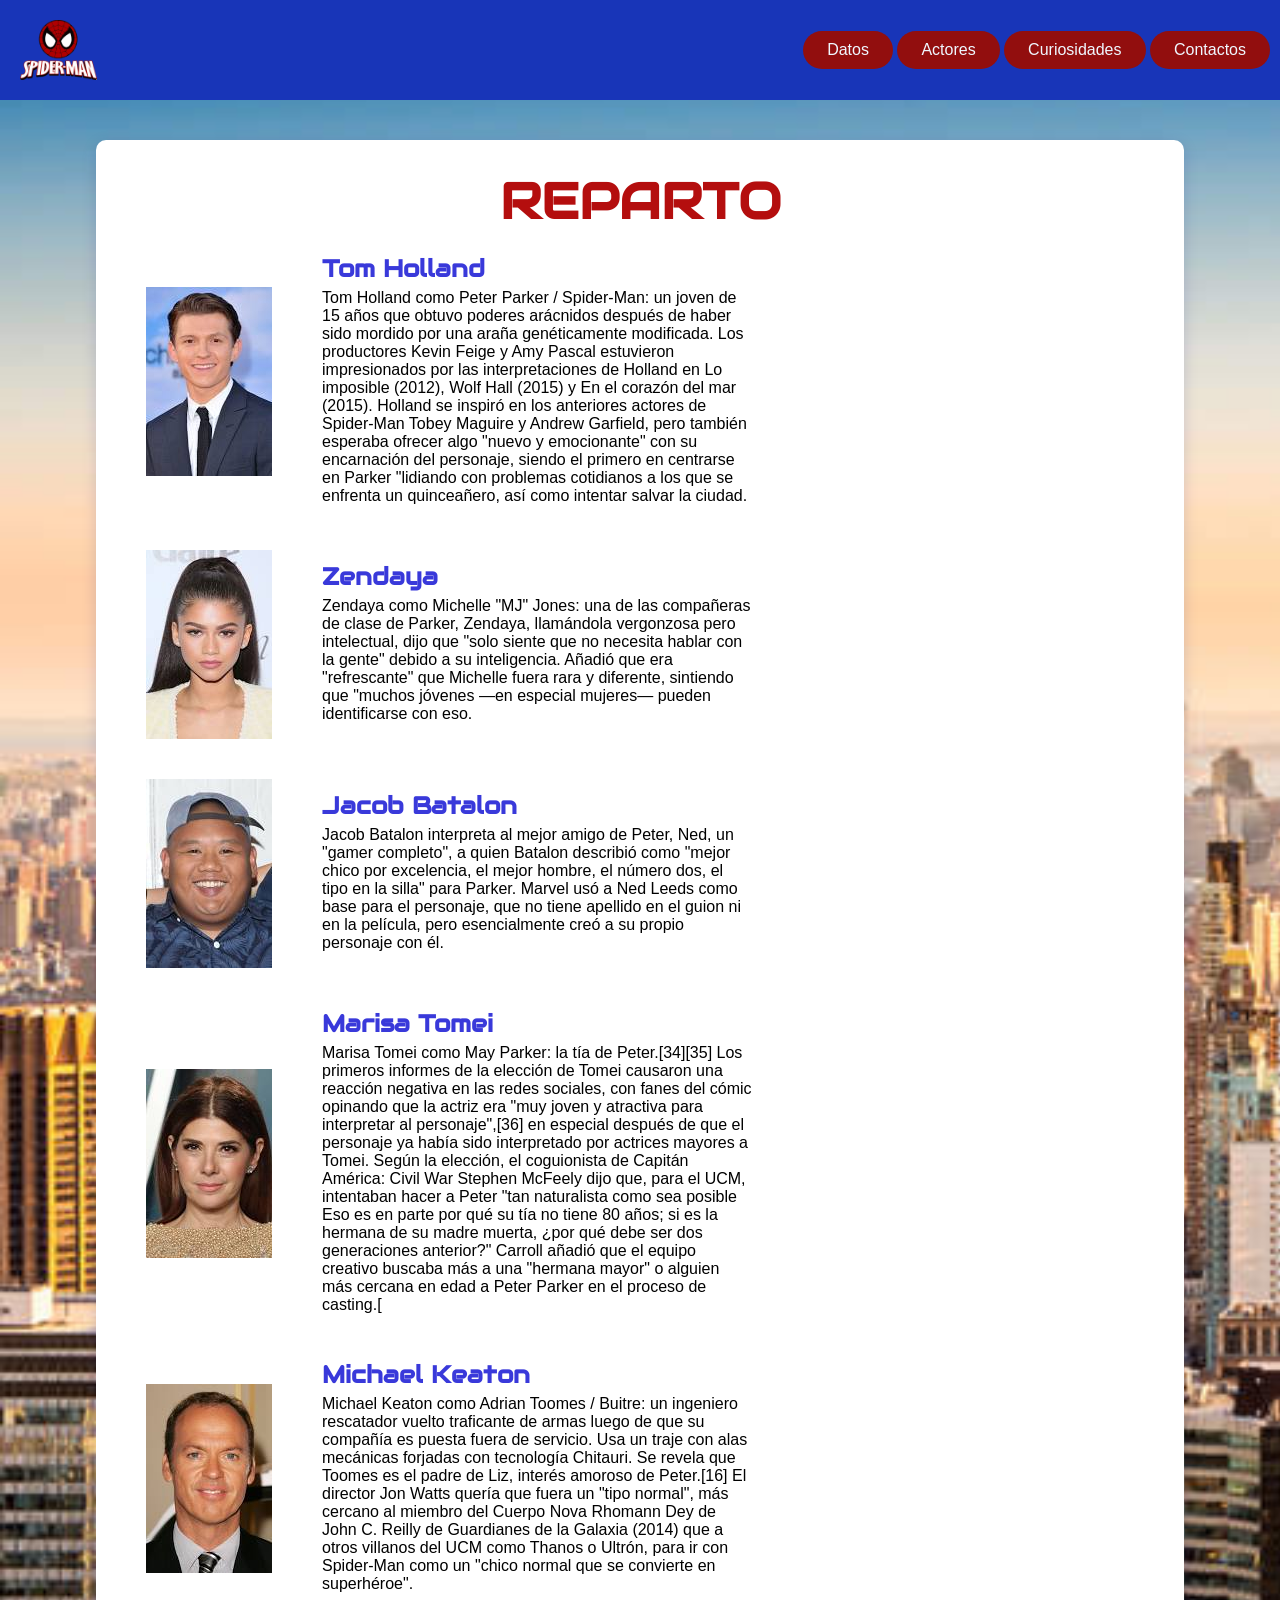
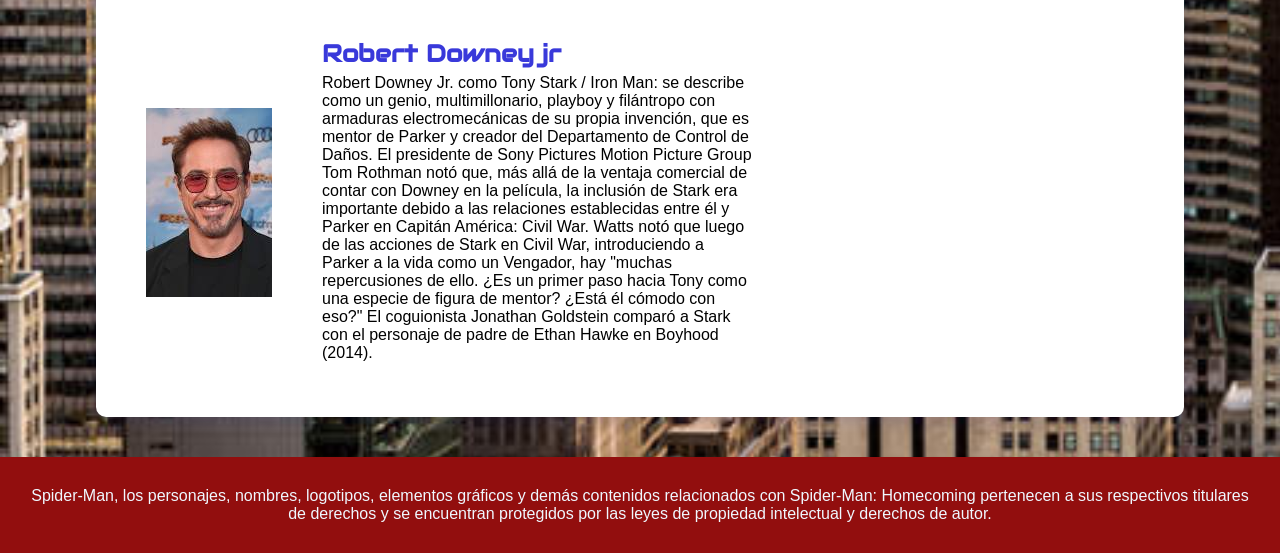
==== commit 6d353d80: "Corrrecion e implementacion varias" ====
--- a/page/Actores.html
+++ b/page/Actores.html
@@ -28,9 +28,9 @@
         <h1>REPARTO</h1>
         <article class="contenedor">
             <img src="../img/Tom holland.jpeg" alt="Tom holland">
-               <article>
-            <h2>Tom Holland</h2>
-            <p class="pactores">Tom Holland como Peter Parker / Spider-Man: un joven de 15 años que obtuvo poderes arácnidos después de haber sido mordido por una araña 
+            <article>
+               <h2>Tom Holland</h2>
+               <p class="pactores">Tom Holland como Peter Parker / Spider-Man: un joven de 15 años que obtuvo poderes arácnidos después de haber sido mordido por una araña 
                 genéticamente modificada. Los productores Kevin Feige y Amy Pascal estuvieron impresionados por las interpretaciones de Holland en Lo imposible (2012),
                  Wolf Hall (2015) y En el corazón del mar (2015). Holland se inspiró en los anteriores actores de Spider-Man Tobey Maguire y Andrew Garfield, pero también 
                  esperaba ofrecer algo "nuevo y emocionante" con su encarnación del personaje, siendo el primero en centrarse en Parker "lidiando con problemas cotidianos 
--- a/css/Estilos.css
+++ b/css/Estilos.css
@@ -88,8 +88,12 @@
     align-items: center;
 }
 .txt{
-    margin-right: 1000px;
+    margin-right: 300px;
 }
+ul{
+   list-style-type: none;
+}
+
 .Fsize{
     font-size: 200%;
 }
@@ -113,4 +117,19 @@
 .seleccion:hover{
     color: rgb(112, 21, 21);
 }
+.fondo{
+    width: 160%;
+    max-width: 1700px;
+    margin: 40px;
+    padding: 20px;
+    background-color: white;
+    border-radius: 10px;
+    box-shadow: 0px 4px 15px rgba(16, 18, 136, 0.15);
+    box-sizing: border-box;
+}
+.img{
+    padding: 10px;
+    display: flex;
+    align-items: center;
+}
 
--- a/css/Estilosactores.css
+++ b/css/Estilosactores.css
@@ -36,4 +36,9 @@
     border-radius: 10px;
     box-shadow: 0px 4px 15px rgba(16, 18, 136, 0.15);
     box-sizing: border-box;
-}+}
+body{
+    background-image: url(../img/newyork.jpg);
+    background-repeat: no-repeat;
+    background-size: cover;
+}
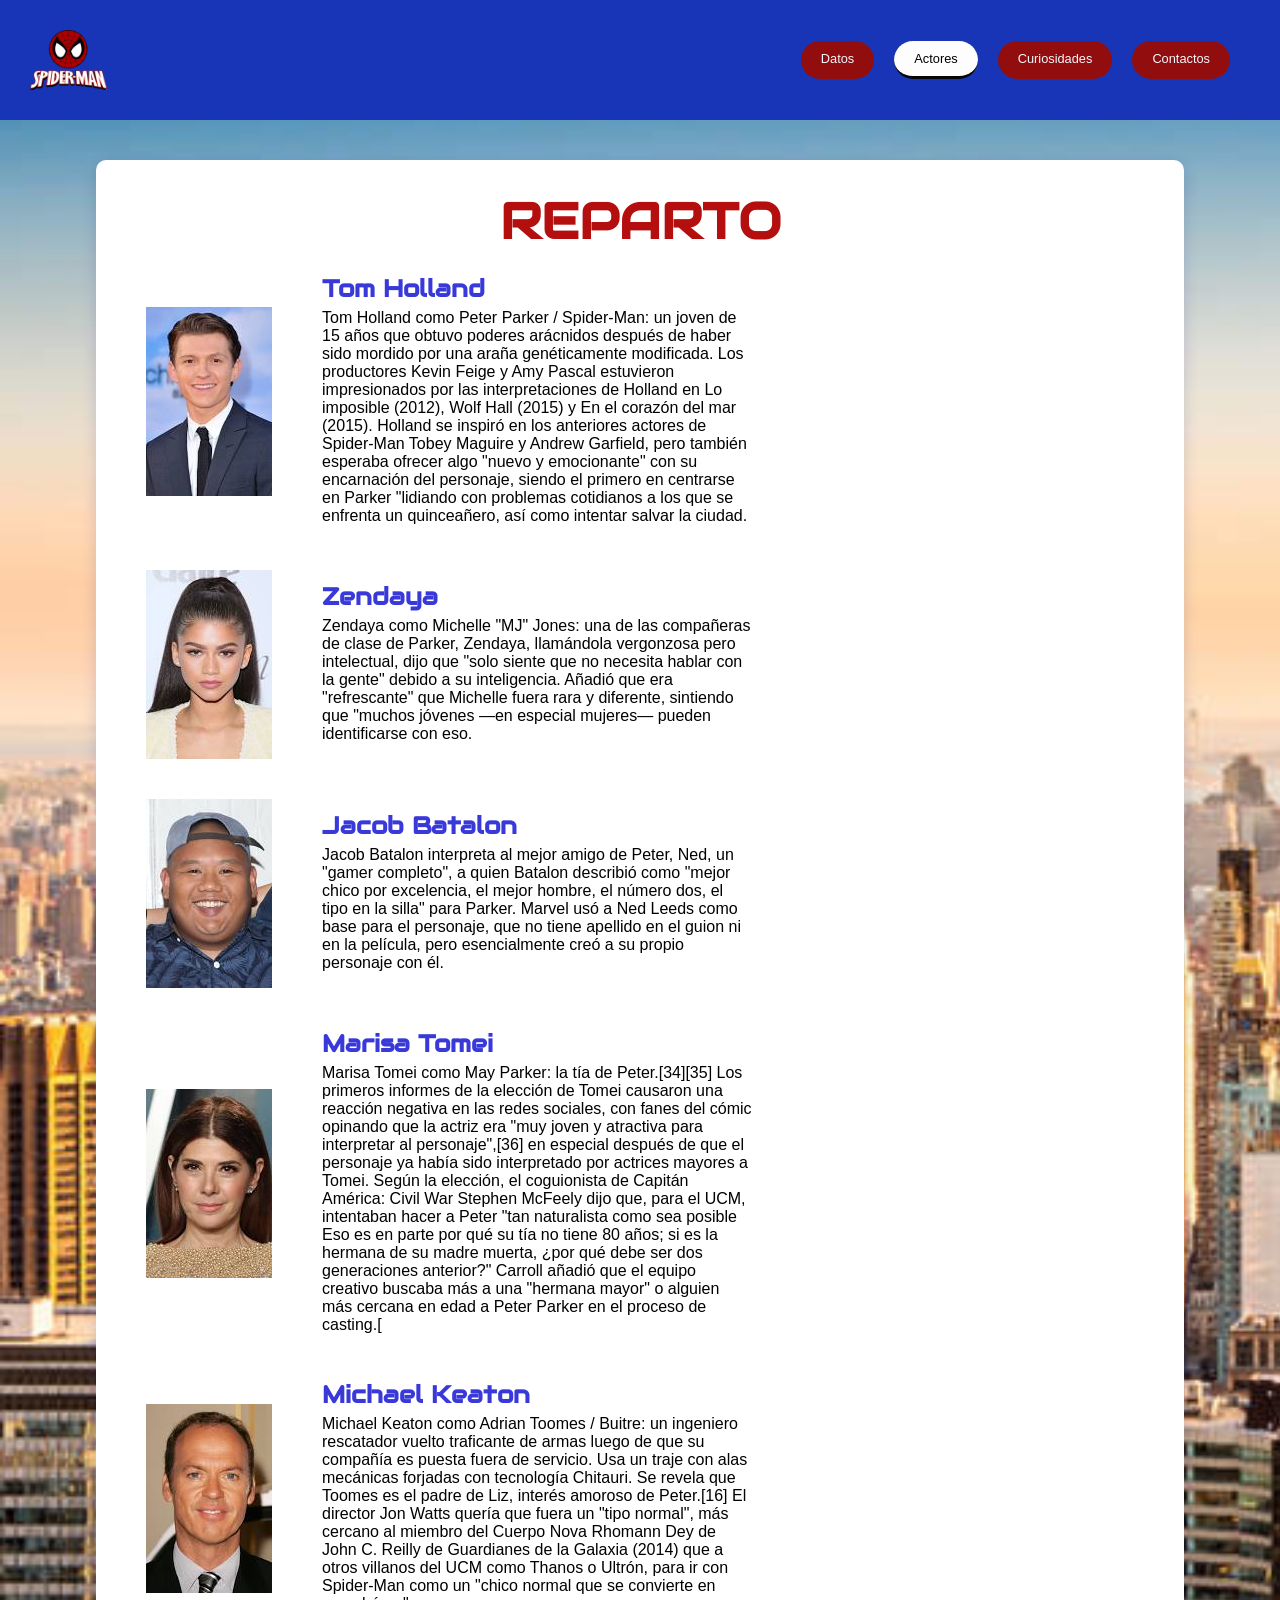
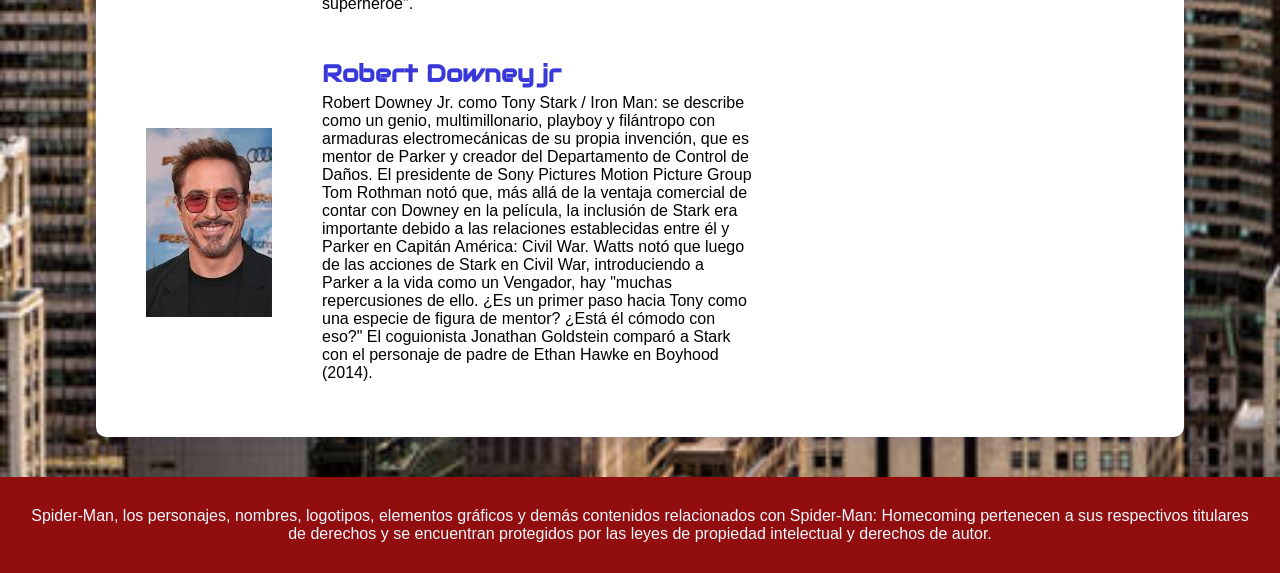
==== commit d59e8937: "Detalles menores ahora si final" ====
--- a/page/Actores.html
+++ b/page/Actores.html
@@ -18,7 +18,7 @@
     </nav>    
     <nav>
         <a class="space boton" href="../page/Datos.html">Datos</a>
-        <a class="space boton" href="../page/Actores.html">Actores</a> 
+        <a class="space boton activo" href="../page/Actores.html">Actores</a> 
         <a class="space boton" href="../page/Curiosidades.html">Curiosidades</a> 
         <a class="space boton" href="../page/Contactos.html">Contactos</a>           
     </nav>
--- a/css/Estilos.css
+++ b/css/Estilos.css
@@ -7,18 +7,20 @@
 }
 header{
     display: flex;
-    padding-right: 10px 20px;
+    padding-right: 30px;
     justify-content: space-between;
     align-items: center;
     background-color: rgb(24, 53, 184);
     nav{       
-        padding: 10px;
+        padding: 20px;
+        display: flex;
+        gap: 20px;
         a{
             text-decoration: none;
             display: inline-block;
-            padding: 10px 25px;
+            padding: 10px;
             color: aliceblue;
-            font-size: 100%;
+            font-size: 80%;
         }
     }
 }
@@ -38,9 +40,19 @@
     background-color: rgb(146, 14, 14);
     border: none;
     color: aliceblue;
-    padding: 10px 24px;
+    padding: 10px 20px;
     text-decoration: none;
     border-radius: 20px;
+    cursor: pointer;
+    transition: 0.3s;   
+}
+.boton:hover{
+    transform: scale(1.1);
+}
+.boton.activo {
+    background-color: #fcfdfc;
+    color: black;
+    border-bottom: 3px solid rgb(7, 7, 7);
 }
 .mid{
     text-align: center;
